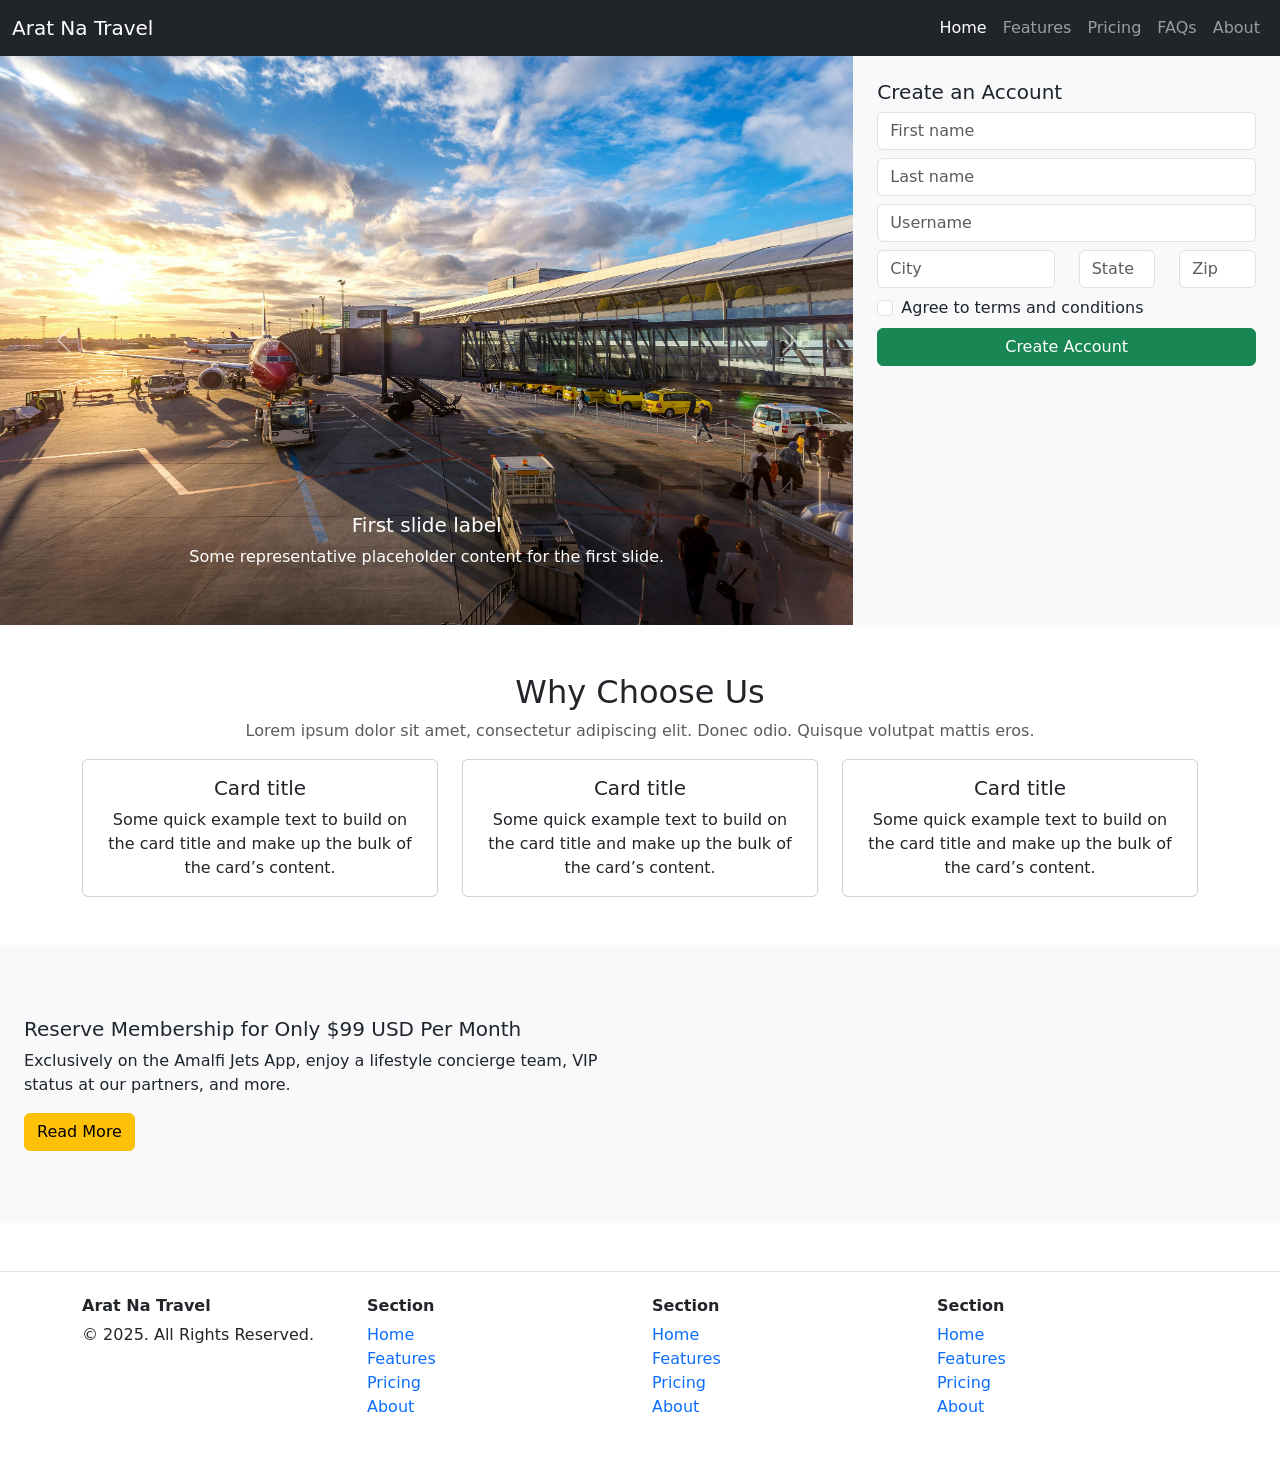
==== week7/index.html @ 45f4d38f "Add files via upload" ====
<!DOCTYPE html>
<html lang="en">
<head>
  <meta charset="UTF-8">
  <meta name="viewport" content="width=device-width, initial-scale=1">
  <title>Arat Na Travel</title>
  <link href="https://cdn.jsdelivr.net/npm/bootstrap@5.3.2/dist/css/bootstrap.min.css" rel="stylesheet">
</head>
<body>

<!-- Navbar -->
<nav class="navbar navbar-expand-lg navbar-dark bg-dark">
  <div class="container-fluid">
    <a class="navbar-brand" href="#">Arat Na Travel</a>
    <button class="navbar-toggler" type="button" data-bs-toggle="collapse" 
      data-bs-target="#navbarNav" aria-controls="navbarNav" aria-expanded="false" 
      aria-label="Toggle navigation">
      <span class="navbar-toggler-icon"></span>
    </button>
    <div class="collapse navbar-collapse justify-content-end" id="navbarNav">
      <ul class="navbar-nav">
        <li class="nav-item"><a class="nav-link active" href="#">Home</a></li>
        <li class="nav-item"><a class="nav-link" href="#">Features</a></li>
        <li class="nav-item"><a class="nav-link" href="#">Pricing</a></li>
        <li class="nav-item"><a class="nav-link" href="#">FAQs</a></li>
        <li class="nav-item"><a class="nav-link" href="#">About</a></li>
      </ul>
    </div>
  </div>
</nav>

<!-- Hero Section with Carousel + Form -->
<div class="container-fluid p-0">
  <div class="row g-0">
    <!-- Carousel -->
    <div class="col-lg-8">
      <div id="heroCarousel" class="carousel slide" data-bs-ride="carousel">
        <div class="carousel-inner">
          <div class="carousel-item active">
            <img src="images/image1.jpg" class="d-block w-100" alt="...">
            <div class="carousel-caption d-none d-md-block">
              <h5>First slide label</h5>
              <p>Some representative placeholder content for the first slide.</p>
            </div>
          </div>
          <div class="carousel-item">
            <img src="images/image2.jpg" class="d-block w-100" alt="...">
          </div>
          <div class="carousel-item">
            <img src="images/image3.jpg" class="d-block w-100" alt="...">
          </div>
        </div>
        <button class="carousel-control-prev" type="button" data-bs-target="#heroCarousel" data-bs-slide="prev">
          <span class="carousel-control-prev-icon"></span>
        </button>
        <button class="carousel-control-next" type="button" data-bs-target="#heroCarousel" data-bs-slide="next">
          <span class="carousel-control-next-icon"></span>
        </button>
      </div>
    </div>

    <!-- Signup Form -->
    <div class="col-lg-4 bg-light p-4">
      <h5>Create an Account</h5>
      <form>
        <div class="mb-2">
          <input type="text" class="form-control" placeholder="First name">
        </div>
        <div class="mb-2">
          <input type="text" class="form-control" placeholder="Last name">
        </div>
        <div class="mb-2">
          <input type="text" class="form-control" placeholder="Username">
        </div>
        <div class="row">
          <div class="col-md-6 mb-2">
            <input type="text" class="form-control" placeholder="City">
          </div>
          <div class="col-md-3 mb-2">
            <input type="text" class="form-control" placeholder="State">
          </div>
          <div class="col-md-3 mb-2">
            <input type="text" class="form-control" placeholder="Zip">
          </div>
        </div>
        <div class="form-check mb-2">
          <input class="form-check-input" type="checkbox" id="terms">
          <label class="form-check-label" for="terms">Agree to terms and conditions</label>
        </div>
        <button type="submit" class="btn btn-success w-100">Create Account</button>
      </form>
    </div>
  </div>
</div>

<!-- Why Choose Us -->
<div class="container text-center my-5">
  <h2>Why Choose Us</h2>
  <p class="text-muted">Lorem ipsum dolor sit amet, consectetur adipiscing elit. Donec odio. Quisque volutpat mattis eros.</p>
  <div class="row">
    <div class="col-md-4">
      <div class="card">
        <img src="https://via.placeholder.com/400x250.png?text=Image+1" class="card-img-top" alt="">
        <div class="card-body">
          <h5 class="card-title">Card title</h5>
          <p class="card-text">Some quick example text to build on the card title and make up the bulk of the card’s content.</p>
        </div>
      </div>
    </div>
    <div class="col-md-4">
      <div class="card">
        <img src="https://via.placeholder.com/400x250.png?text=Image+2" class="card-img-top" alt="">
        <div class="card-body">
          <h5 class="card-title">Card title</h5>
          <p class="card-text">Some quick example text to build on the card title and make up the bulk of the card’s content.</p>
        </div>
      </div>
    </div>
    <div class="col-md-4">
      <div class="card">
        <img src="https://via.placeholder.com/400x250.png?text=Image+3" class="card-img-top" alt="">
        <div class="card-body">
          <h5 class="card-title">Card title</h5>
          <p class="card-text">Some quick example text to build on the card title and make up the bulk of the card’s content.</p>
        </div>
      </div>
    </div>
  </div>
</div>

<!-- Membership Section -->
<div class="container-fluid bg-light py-5">
  <div class="row align-items-center">
    <div class="col-md-6 p-4">
      <h5>Reserve Membership for Only $99 USD Per Month</h5>
      <p>Exclusively on the Amalfi Jets App, enjoy a lifestyle concierge team, VIP status at our partners, and more.</p>
      <a href="#" class="btn btn-warning">Read More</a>
    </div>
    <div class="col-md-6">
      <img src="https://via.placeholder.com/700x400.png?text=Airport+Image" class="img-fluid" alt="">
    </div>
  </div>
</div>

<!-- Footer -->
<footer class="bg-white text-center text-lg-start border-top mt-5">
  <div class="container py-4">
    <div class="row">
      <div class="col-lg-3 col-md-6 mb-4">
        <h6 class="fw-bold">Arat Na Travel</h6>
        <p>© 2025. All Rights Reserved.</p>
      </div>
      <div class="col-lg-3 col-md-6 mb-4">
        <h6 class="fw-bold">Section</h6>
        <ul class="list-unstyled">
          <li><a href="#" class="text-decoration-none">Home</a></li>
          <li><a href="#" class="text-decoration-none">Features</a></li>
          <li><a href="#" class="text-decoration-none">Pricing</a></li>
          <li><a href="#" class="text-decoration-none">About</a></li>
        </ul>
      </div>
      <div class="col-lg-3 col-md-6 mb-4">
        <h6 class="fw-bold">Section</h6>
        <ul class="list-unstyled">
          <li><a href="#" class="text-decoration-none">Home</a></li>
          <li><a href="#" class="text-decoration-none">Features</a></li>
          <li><a href="#" class="text-decoration-none">Pricing</a></li>
          <li><a href="#" class="text-decoration-none">About</a></li>
        </ul>
      </div>
      <div class="col-lg-3 col-md-6 mb-4">
        <h6 class="fw-bold">Section</h6>
        <ul class="list-unstyled">
          <li><a href="#" class="text-decoration-none">Home</a></li>
          <li><a href="#" class="text-decoration-none">Features</a></li>
          <li><a href="#" class="text-decoration-none">Pricing</a></li>
          <li><a href="#" class="text-decoration-none">About</a></li>
        </ul>
      </div>
    </div>
  </div>
</footer>

<script src="https://cdn.jsdelivr.net/npm/bootstrap@5.3.2/dist/js/bootstrap.bundle.min.js"></script>
</body>
</html>
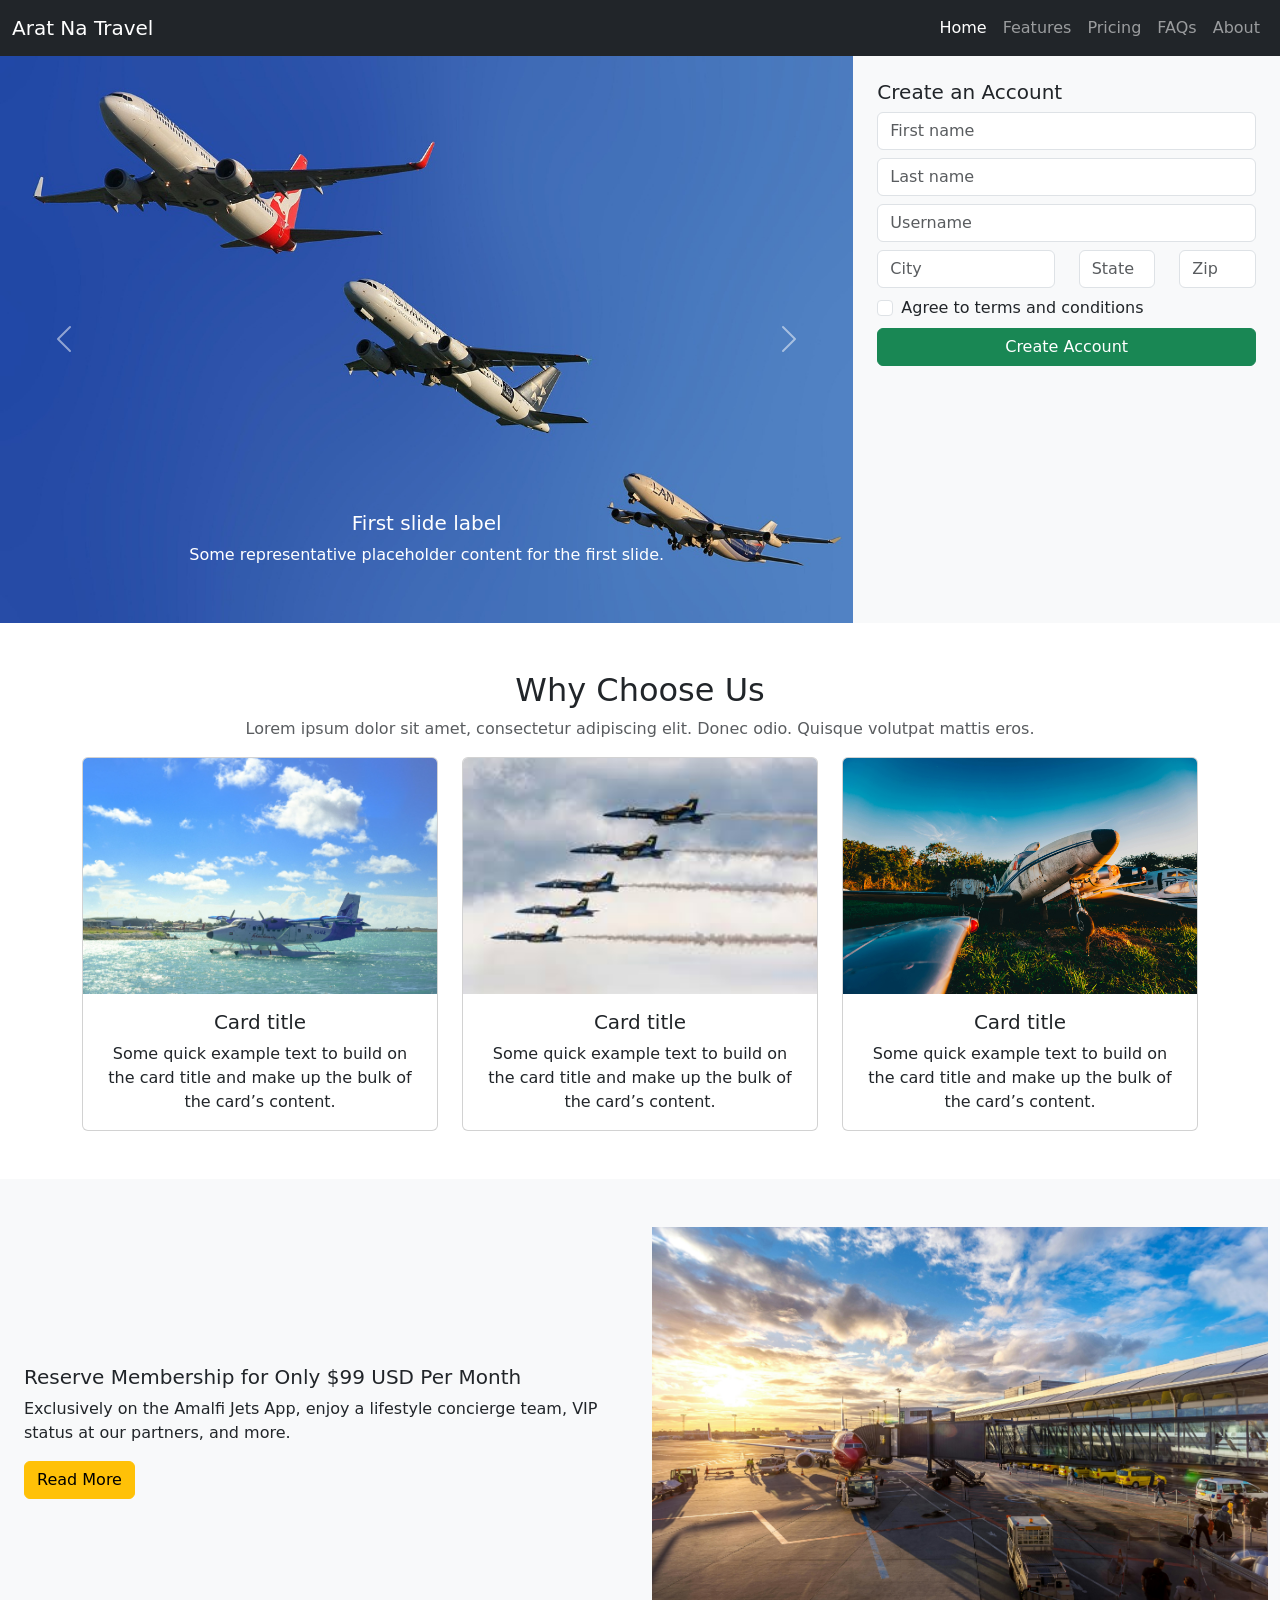
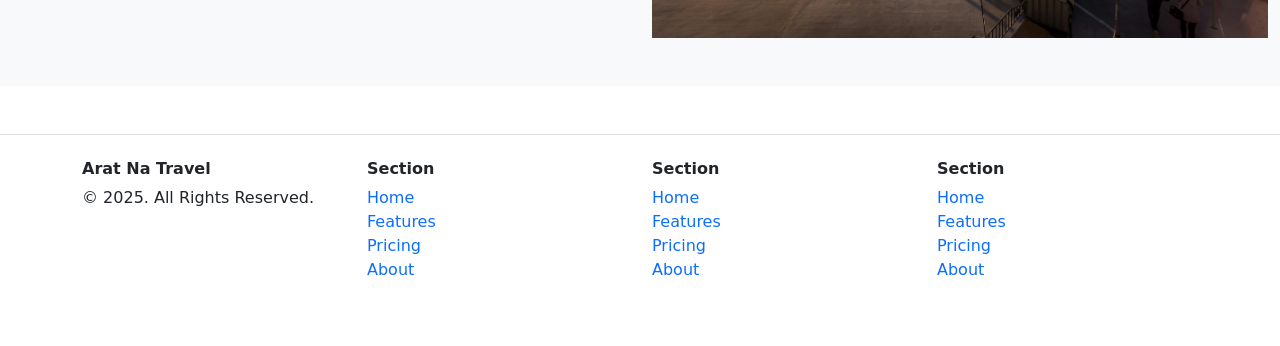
==== commit 2ea91add: "Add files via upload" ====
--- a/week7/index.html
+++ b/week7/index.html
@@ -7,8 +7,6 @@
   <link href="https://cdn.jsdelivr.net/npm/bootstrap@5.3.2/dist/css/bootstrap.min.css" rel="stylesheet">
 </head>
 <body>
-
-<!-- Navbar -->
 <nav class="navbar navbar-expand-lg navbar-dark bg-dark">
   <div class="container-fluid">
     <a class="navbar-brand" href="#">Arat Na Travel</a>
@@ -28,26 +26,23 @@
     </div>
   </div>
 </nav>
-
-<!-- Hero Section with Carousel + Form -->
 <div class="container-fluid p-0">
   <div class="row g-0">
-    <!-- Carousel -->
     <div class="col-lg-8">
       <div id="heroCarousel" class="carousel slide" data-bs-ride="carousel">
         <div class="carousel-inner">
           <div class="carousel-item active">
-            <img src="images/image1.jpg" class="d-block w-100" alt="...">
+            <img src="images/image2.jpg" class="d-block w-100" alt="...">
             <div class="carousel-caption d-none d-md-block">
               <h5>First slide label</h5>
               <p>Some representative placeholder content for the first slide.</p>
             </div>
           </div>
           <div class="carousel-item">
-            <img src="images/image2.jpg" class="d-block w-100" alt="...">
+            <img src="images/image1.jpg" class="d-block w-100" alt="...">
           </div>
           <div class="carousel-item">
-            <img src="images/image3.jpg" class="d-block w-100" alt="...">
+            <img src="images/image6.jpg" class="d-block w-100" alt="...">
           </div>
         </div>
         <button class="carousel-control-prev" type="button" data-bs-target="#heroCarousel" data-bs-slide="prev">
@@ -58,8 +53,6 @@
         </button>
       </div>
     </div>
-
-    <!-- Signup Form -->
     <div class="col-lg-4 bg-light p-4">
       <h5>Create an Account</h5>
       <form>
@@ -92,15 +85,13 @@
     </div>
   </div>
 </div>
-
-<!-- Why Choose Us -->
 <div class="container text-center my-5">
   <h2>Why Choose Us</h2>
   <p class="text-muted">Lorem ipsum dolor sit amet, consectetur adipiscing elit. Donec odio. Quisque volutpat mattis eros.</p>
   <div class="row">
     <div class="col-md-4">
       <div class="card">
-        <img src="https://via.placeholder.com/400x250.png?text=Image+1" class="card-img-top" alt="">
+        <img src="images/image5.jpg" class="card-img-top" alt="">
         <div class="card-body">
           <h5 class="card-title">Card title</h5>
           <p class="card-text">Some quick example text to build on the card title and make up the bulk of the card’s content.</p>
@@ -109,7 +100,7 @@
     </div>
     <div class="col-md-4">
       <div class="card">
-        <img src="https://via.placeholder.com/400x250.png?text=Image+2" class="card-img-top" alt="">
+        <img src="images/image4.jpg" class="card-img-top" alt="">
         <div class="card-body">
           <h5 class="card-title">Card title</h5>
           <p class="card-text">Some quick example text to build on the card title and make up the bulk of the card’s content.</p>
@@ -118,7 +109,7 @@
     </div>
     <div class="col-md-4">
       <div class="card">
-        <img src="https://via.placeholder.com/400x250.png?text=Image+3" class="card-img-top" alt="">
+        <img src="images/image1.jpg" class="card-img-top" alt="">
         <div class="card-body">
           <h5 class="card-title">Card title</h5>
           <p class="card-text">Some quick example text to build on the card title and make up the bulk of the card’s content.</p>
@@ -127,8 +118,6 @@
     </div>
   </div>
 </div>
-
-<!-- Membership Section -->
 <div class="container-fluid bg-light py-5">
   <div class="row align-items-center">
     <div class="col-md-6 p-4">
@@ -137,12 +126,10 @@
       <a href="#" class="btn btn-warning">Read More</a>
     </div>
     <div class="col-md-6">
-      <img src="https://via.placeholder.com/700x400.png?text=Airport+Image" class="img-fluid" alt="">
+      <img src="images/image6.jpg" class="img-fluid" alt="">
     </div>
   </div>
 </div>
-
-<!-- Footer -->
 <footer class="bg-white text-center text-lg-start border-top mt-5">
   <div class="container py-4">
     <div class="row">
@@ -180,7 +167,6 @@
     </div>
   </div>
 </footer>
-
 <script src="https://cdn.jsdelivr.net/npm/bootstrap@5.3.2/dist/js/bootstrap.bundle.min.js"></script>
 </body>
-</html>
+</html>
